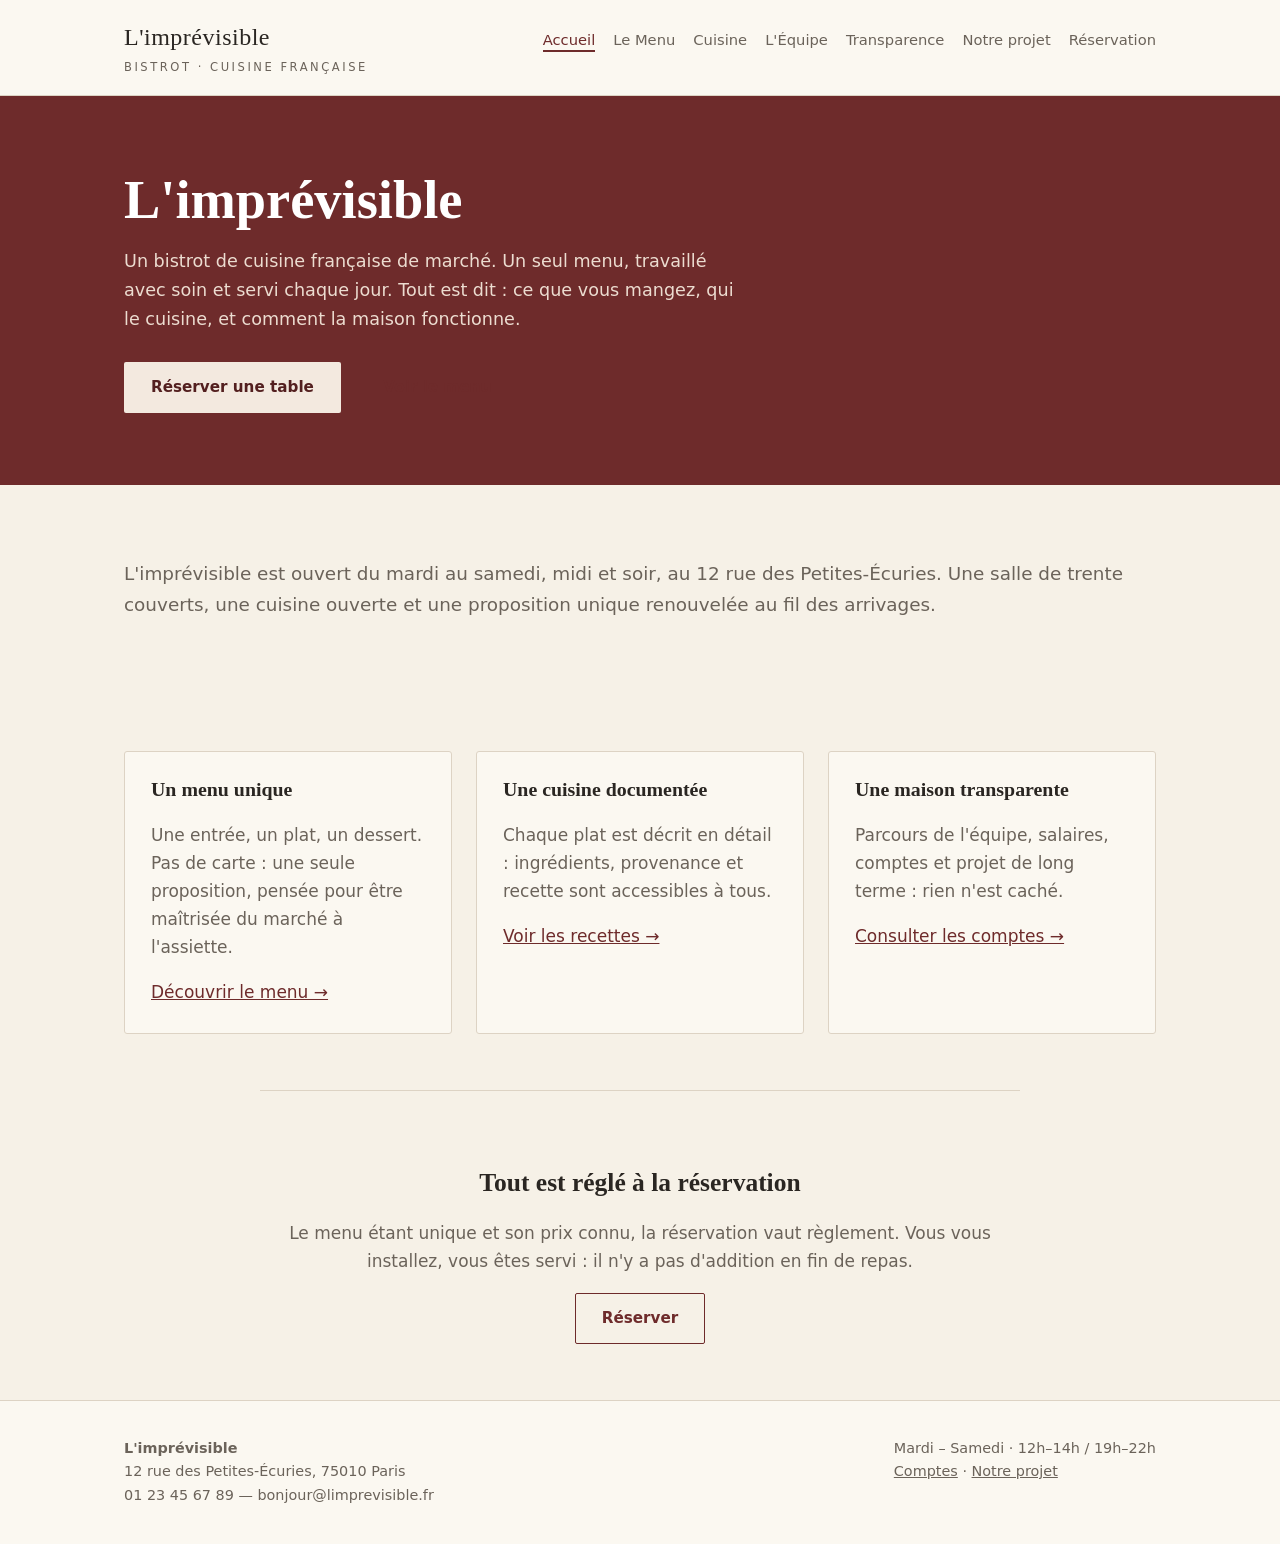
==== index.html @ a86bb1ca "Construction du site bistrot : accueil, menu, cuisine, equipe, transparence, projet, reservation Co-" ====
<!DOCTYPE html>
<html lang="fr">
<head>
  <meta charset="UTF-8" />
  <meta name="viewport" content="width=device-width, initial-scale=1.0" />
  <title>L'imprévisible — Restaurant de cuisine française</title>
  <meta name="description" content="L'imprévisible, restaurant de cuisine française de marché. Un menu unique, une cuisine documentée et une gestion transparente." />
  <link rel="stylesheet" href="styles.css" />
</head>
<body>
  <header class="site-header">
    <div class="site-header__inner">
      <a class="brand" href="index.html">
        <span class="brand__name">L'imprévisible</span>
        <span class="brand__tag">Bistrot · Cuisine française</span>
      </a>
      <nav>
        <ul class="nav">
          <li><a href="index.html" aria-current="page">Accueil</a></li>
          <li><a href="menu.html">Le Menu</a></li>
          <li><a href="cuisine.html">Cuisine</a></li>
          <li><a href="equipe.html">L'Équipe</a></li>
          <li><a href="transparence.html">Transparence</a></li>
          <li><a href="projet.html">Notre projet</a></li>
          <li><a href="reservation.html">Réservation</a></li>
        </ul>
      </nav>
    </div>
  </header>

  <section class="hero">
    <div class="hero__inner">
      <h1>L'imprévisible</h1>
      <p>
        Un bistrot de cuisine française de marché. Un seul menu, travaillé avec soin
        et servi chaque jour. Tout est dit : ce que vous mangez, qui le cuisine,
        et comment la maison fonctionne.
      </p>
      <a class="btn" href="reservation.html">Réserver une table</a>
      <a class="btn btn--ghost" href="menu.html" style="margin-left:10px;">Voir le menu</a>
    </div>
  </section>

  <main>
    <section class="wrap">
      <p class="lead">
        L'imprévisible est ouvert du mardi au samedi, midi et soir, au 12 rue des
        Petites-Écuries. Une salle de trente couverts, une cuisine ouverte et une
        proposition unique renouvelée au fil des arrivages.
      </p>
    </section>

    <section class="wrap section">
      <div class="grid grid--3">
        <article class="card">
          <h3>Un menu unique</h3>
          <p class="muted">
            Une entrée, un plat, un dessert. Pas de carte : une seule proposition,
            pensée pour être maîtrisée du marché à l'assiette.
          </p>
          <a href="menu.html">Découvrir le menu →</a>
        </article>
        <article class="card">
          <h3>Une cuisine documentée</h3>
          <p class="muted">
            Chaque plat est décrit en détail : ingrédients, provenance et recette
            sont accessibles à tous.
          </p>
          <a href="cuisine.html">Voir les recettes →</a>
        </article>
        <article class="card">
          <h3>Une maison transparente</h3>
          <p class="muted">
            Parcours de l'équipe, salaires, comptes et projet de long terme :
            rien n'est caché.
          </p>
          <a href="transparence.html">Consulter les comptes →</a>
        </article>
      </div>
    </section>

    <section class="wrap wrap--narrow section center">
      <h2>Tout est réglé à la réservation</h2>
      <p class="muted">
        Le menu étant unique et son prix connu, la réservation vaut règlement.
        Vous vous installez, vous êtes servi : il n'y a pas d'addition en fin de repas.
      </p>
      <a class="btn btn--ghost" href="reservation.html">Réserver</a>
    </section>
  </main>

  <footer class="site-footer">
    <div class="site-footer__inner">
      <div>
        <strong>L'imprévisible</strong><br />
        12 rue des Petites-Écuries, 75010 Paris<br />
        01 23 45 67 89 — bonjour@limprevisible.fr
      </div>
      <div>
        Mardi – Samedi · 12h–14h / 19h–22h<br />
        <a href="transparence.html">Comptes</a> · <a href="projet.html">Notre projet</a>
      </div>
    </div>
  </footer>
</body>
</html>
---- styles.css ----
:root {
  --cream: #f6f1e7;
  --paper: #fbf8f1;
  --ink: #2a2622;
  --muted: #6b635a;
  --line: #ddd3c4;
  --bordeaux: #6e2b2b;
  --bordeaux-dark: #531f1f;
  --olive: #5b5e44;
}

* {
  box-sizing: border-box;
}

html {
  scroll-behavior: smooth;
}

body {
  margin: 0;
  font-family: "Inter", "Segoe UI", system-ui, sans-serif;
  color: var(--ink);
  background: var(--cream);
  line-height: 1.65;
  font-size: 17px;
}

h1, h2, h3 {
  font-family: Georgia, "Times New Roman", serif;
  font-weight: 600;
  line-height: 1.2;
  color: var(--ink);
}

a {
  color: var(--bordeaux);
}

img {
  max-width: 100%;
  display: block;
}

/* ---------- Header ---------- */
.site-header {
  border-bottom: 1px solid var(--line);
  background: var(--paper);
}

.site-header__inner {
  max-width: 1080px;
  margin: 0 auto;
  padding: 18px 24px;
  display: flex;
  flex-wrap: wrap;
  align-items: baseline;
  justify-content: space-between;
  gap: 12px;
}

.brand {
  text-decoration: none;
  color: var(--ink);
}

.brand__name {
  font-family: Georgia, serif;
  font-size: 1.5rem;
  letter-spacing: 0.5px;
}

.brand__tag {
  display: block;
  font-size: 0.72rem;
  letter-spacing: 0.22em;
  text-transform: uppercase;
  color: var(--muted);
}

.nav {
  display: flex;
  flex-wrap: wrap;
  gap: 4px 18px;
  list-style: none;
  margin: 0;
  padding: 0;
}

.nav a {
  text-decoration: none;
  color: var(--muted);
  font-size: 0.92rem;
  padding-bottom: 2px;
  border-bottom: 2px solid transparent;
}

.nav a:hover,
.nav a[aria-current="page"] {
  color: var(--bordeaux);
  border-bottom-color: var(--bordeaux);
}

/* ---------- Hero ---------- */
.hero {
  background: var(--bordeaux);
  color: #f3e9df;
}

.hero__inner {
  max-width: 1080px;
  margin: 0 auto;
  padding: 72px 24px;
}

.hero h1 {
  color: #fff;
  font-size: clamp(2.2rem, 5vw, 3.4rem);
  margin: 0 0 14px;
}

.hero p {
  max-width: 620px;
  font-size: 1.1rem;
  margin: 0 0 28px;
  color: #ecdcd0;
}

/* ---------- Layout ---------- */
.wrap {
  max-width: 1080px;
  margin: 0 auto;
  padding: 56px 24px;
}

.wrap--narrow {
  max-width: 760px;
}

.section + .section {
  border-top: 1px solid var(--line);
}

.lead {
  font-size: 1.15rem;
  color: var(--muted);
}

.page-title {
  font-size: clamp(1.9rem, 4vw, 2.6rem);
  margin: 0 0 8px;
}

.page-subtitle {
  color: var(--muted);
  margin: 0 0 36px;
  font-size: 1.05rem;
}

/* ---------- Buttons ---------- */
.btn {
  display: inline-block;
  background: #f3e9df;
  color: var(--bordeaux-dark);
  text-decoration: none;
  padding: 12px 26px;
  border-radius: 2px;
  font-weight: 600;
  font-size: 0.95rem;
  border: 1px solid transparent;
  cursor: pointer;
}

.btn:hover {
  background: #fff;
}

.btn--ghost {
  background: transparent;
  color: var(--bordeaux);
  border-color: var(--bordeaux);
}

.btn--ghost:hover {
  background: var(--bordeaux);
  color: #fff;
}

/* ---------- Cards / grids ---------- */
.grid {
  display: grid;
  gap: 24px;
}

.grid--3 {
  grid-template-columns: repeat(auto-fit, minmax(240px, 1fr));
}

.grid--2 {
  grid-template-columns: repeat(auto-fit, minmax(280px, 1fr));
}

.card {
  background: var(--paper);
  border: 1px solid var(--line);
  border-radius: 3px;
  padding: 26px;
}

.card h3 {
  margin-top: 0;
}

/* ---------- Menu ---------- */
.menu-course {
  margin-bottom: 40px;
}

.menu-course__label {
  text-transform: uppercase;
  letter-spacing: 0.2em;
  font-size: 0.78rem;
  color: var(--bordeaux);
  margin-bottom: 6px;
}

.menu-course__name {
  font-size: 1.5rem;
  margin: 0 0 6px;
}

.menu-course__desc {
  color: var(--muted);
  margin: 0;
}

.price-tag {
  font-family: Georgia, serif;
  font-size: 2rem;
  color: var(--bordeaux);
}

/* ---------- Tables ---------- */
.table {
  width: 100%;
  border-collapse: collapse;
  margin: 18px 0;
  background: var(--paper);
}

.table caption {
  text-align: left;
  color: var(--muted);
  font-size: 0.9rem;
  margin-bottom: 8px;
}

.table th,
.table td {
  text-align: left;
  padding: 12px 14px;
  border-bottom: 1px solid var(--line);
  font-size: 0.96rem;
}

.table th {
  background: #efe7d8;
  font-family: Georgia, serif;
  font-weight: 600;
}

.table td.num,
.table th.num {
  text-align: right;
  font-variant-numeric: tabular-nums;
}

.table tfoot td {
  font-weight: 700;
  border-top: 2px solid var(--line);
}

/* ---------- Staff ---------- */
.staff {
  display: grid;
  gap: 28px;
}

.staff__role {
  color: var(--bordeaux);
  font-size: 0.85rem;
  letter-spacing: 0.12em;
  text-transform: uppercase;
  margin: 0 0 2px;
}

.staff h3 {
  margin: 0 0 4px;
}

.staff__meta {
  color: var(--muted);
  font-size: 0.92rem;
  margin: 0 0 10px;
}

.staff ul {
  margin: 0;
  padding-left: 20px;
  color: var(--muted);
}

.salary {
  font-weight: 600;
  color: var(--ink);
}

/* ---------- Recipe ---------- */
.recipe h3 {
  border-bottom: 1px solid var(--line);
  padding-bottom: 8px;
}

.recipe__cols {
  display: grid;
  grid-template-columns: 1fr 1.4fr;
  gap: 32px;
}

.recipe__cols ol,
.recipe__cols ul {
  padding-left: 20px;
}

/* ---------- Forms ---------- */
.field {
  margin-bottom: 18px;
}

.field label {
  display: block;
  font-size: 0.9rem;
  margin-bottom: 6px;
  color: var(--ink);
}

.field input,
.field select,
.field textarea {
  width: 100%;
  padding: 11px 12px;
  border: 1px solid var(--line);
  border-radius: 2px;
  font: inherit;
  background: #fff;
}

.form-note {
  background: #efe7d8;
  border-left: 3px solid var(--bordeaux);
  padding: 14px 18px;
  font-size: 0.95rem;
  margin: 24px 0;
}

/* ---------- Footer ---------- */
.site-footer {
  border-top: 1px solid var(--line);
  background: var(--paper);
  color: var(--muted);
  font-size: 0.9rem;
}

.site-footer__inner {
  max-width: 1080px;
  margin: 0 auto;
  padding: 36px 24px;
  display: flex;
  flex-wrap: wrap;
  justify-content: space-between;
  gap: 16px;
}

.site-footer a {
  color: var(--muted);
}

/* ---------- Utilities ---------- */
.muted { color: var(--muted); }
.mt-0 { margin-top: 0; }
.center { text-align: center; }

@media (max-width: 640px) {
  .recipe__cols {
    grid-template-columns: 1fr;
    gap: 16px;
  }
  .hero__inner {
    padding: 52px 20px;
  }
}
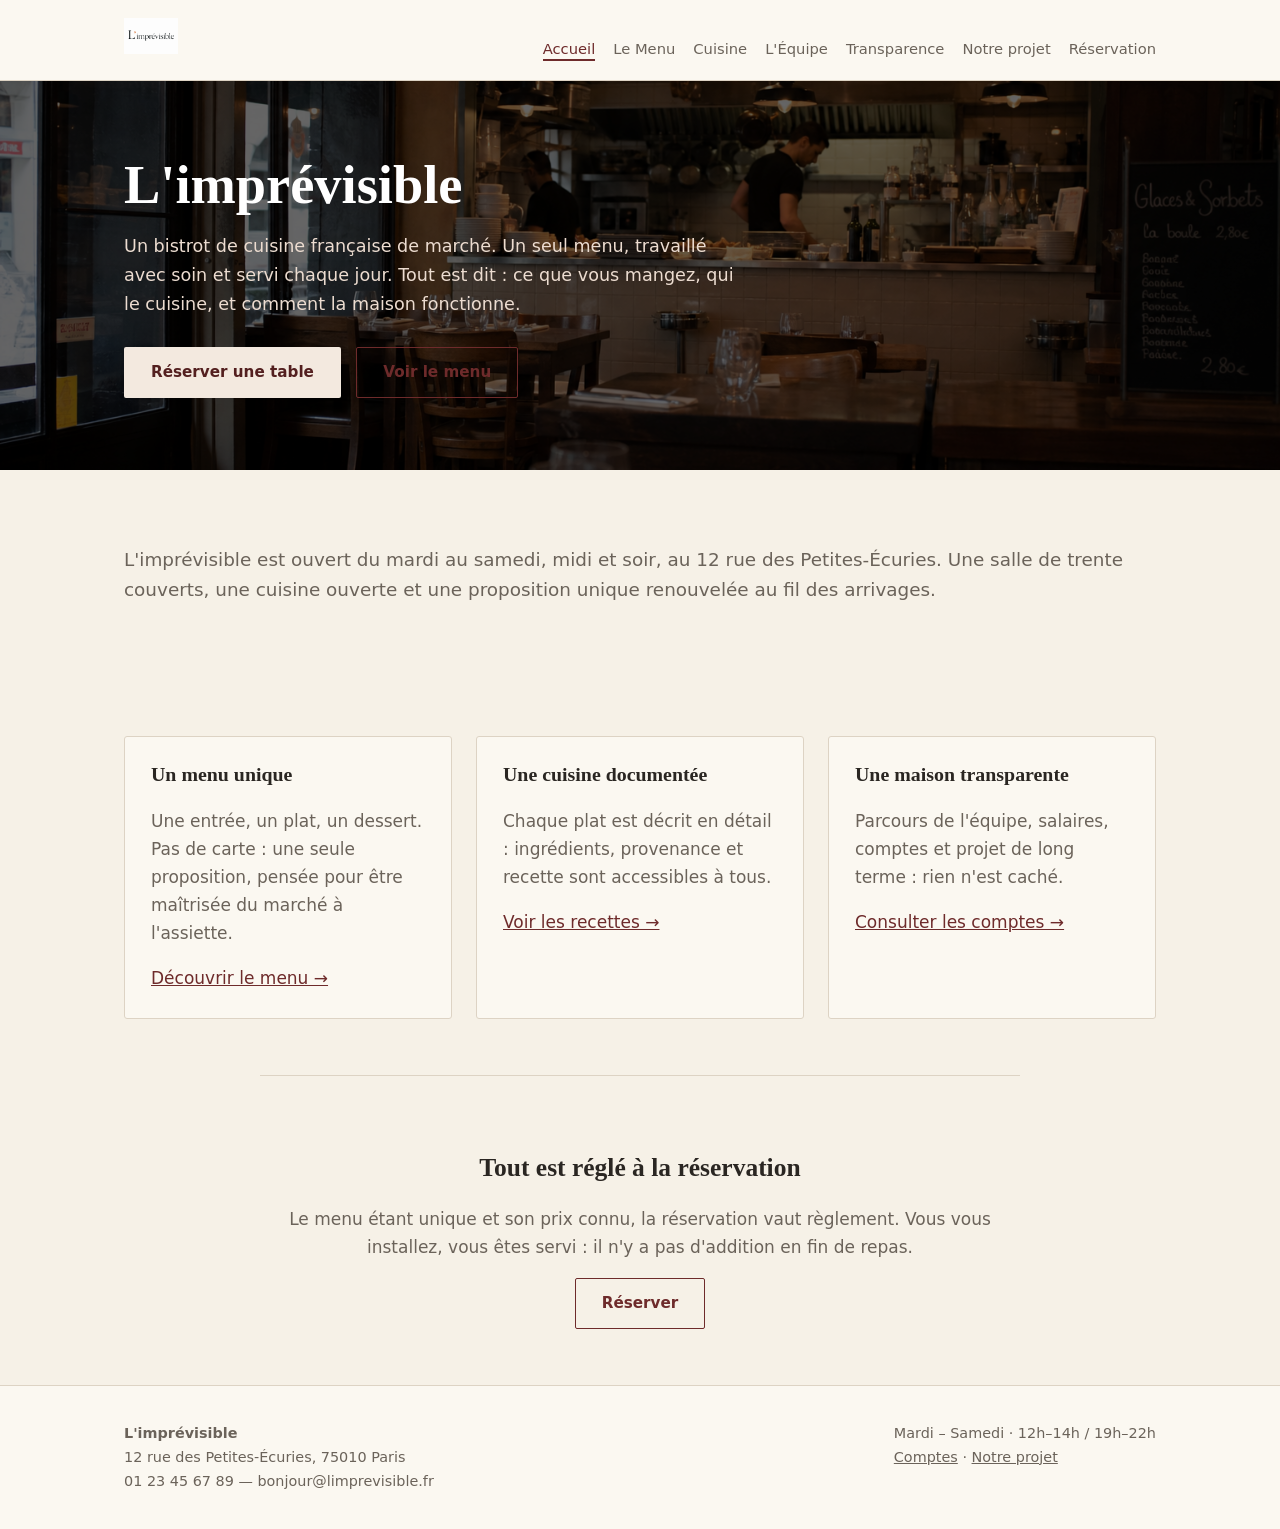
==== commit 6ed0a17f: "Ajout logo et favicon sur toutes les pages Co-authored-by: Cursor <cursoragent@cursor.com>" ====
--- a/index.html
+++ b/index.html
@@ -5,14 +5,14 @@
   <meta name="viewport" content="width=device-width, initial-scale=1.0" />
   <title>L'imprévisible — Restaurant de cuisine française</title>
   <meta name="description" content="L'imprévisible, restaurant de cuisine française de marché. Un menu unique, une cuisine documentée et une gestion transparente." />
+  <link rel="icon" type="image/png" href="assets/favicon.png" />
   <link rel="stylesheet" href="styles.css" />
 </head>
 <body>
   <header class="site-header">
     <div class="site-header__inner">
       <a class="brand" href="index.html">
-        <span class="brand__name">L'imprévisible</span>
-        <span class="brand__tag">Bistrot · Cuisine française</span>
+        <img src="assets/logo.png" alt="L'imprévisible" class="brand__logo" />
       </a>
       <nav>
         <ul class="nav">
--- a/styles.css
+++ b/styles.css
@@ -64,6 +64,11 @@
   color: var(--ink);
 }
 
+.brand__logo {
+  height: 36px;
+  width: auto;
+}
+
 .brand__name {
   font-family: Georgia, serif;
   font-size: 1.5rem;
@@ -103,11 +108,21 @@
 
 /* ---------- Hero ---------- */
 .hero {
-  background: var(--bordeaux);
+  background: var(--bordeaux) url('assets/hero-bistrot.png') center/cover no-repeat;
   color: #f3e9df;
+  position: relative;
+}
+
+.hero::before {
+  content: '';
+  position: absolute;
+  top: 0; left: 0; right: 0; bottom: 0;
+  background: rgba(0, 0, 0, 0.6);
 }
 
 .hero__inner {
+  position: relative;
+  z-index: 1;
   max-width: 1080px;
   margin: 0 auto;
   padding: 72px 24px;
@@ -234,6 +249,22 @@
   margin: 0;
 }
 
+.course-img {
+  width: 100%;
+  height: 320px;
+  object-fit: cover;
+  border-radius: 3px;
+  margin: 12px 0 16px;
+}
+
+.recipe-img {
+  width: 100%;
+  height: 280px;
+  object-fit: cover;
+  border-radius: 3px;
+  margin-bottom: 24px;
+}
+
 .price-tag {
   font-family: Georgia, serif;
   font-size: 2rem;
@@ -284,6 +315,15 @@
 .staff {
   display: grid;
   gap: 28px;
+}
+
+.staff__portrait {
+  width: 100%;
+  height: 280px;
+  object-fit: cover;
+  object-position: top;
+  border-radius: 3px;
+  margin-bottom: 14px;
 }
 
 .staff__role {
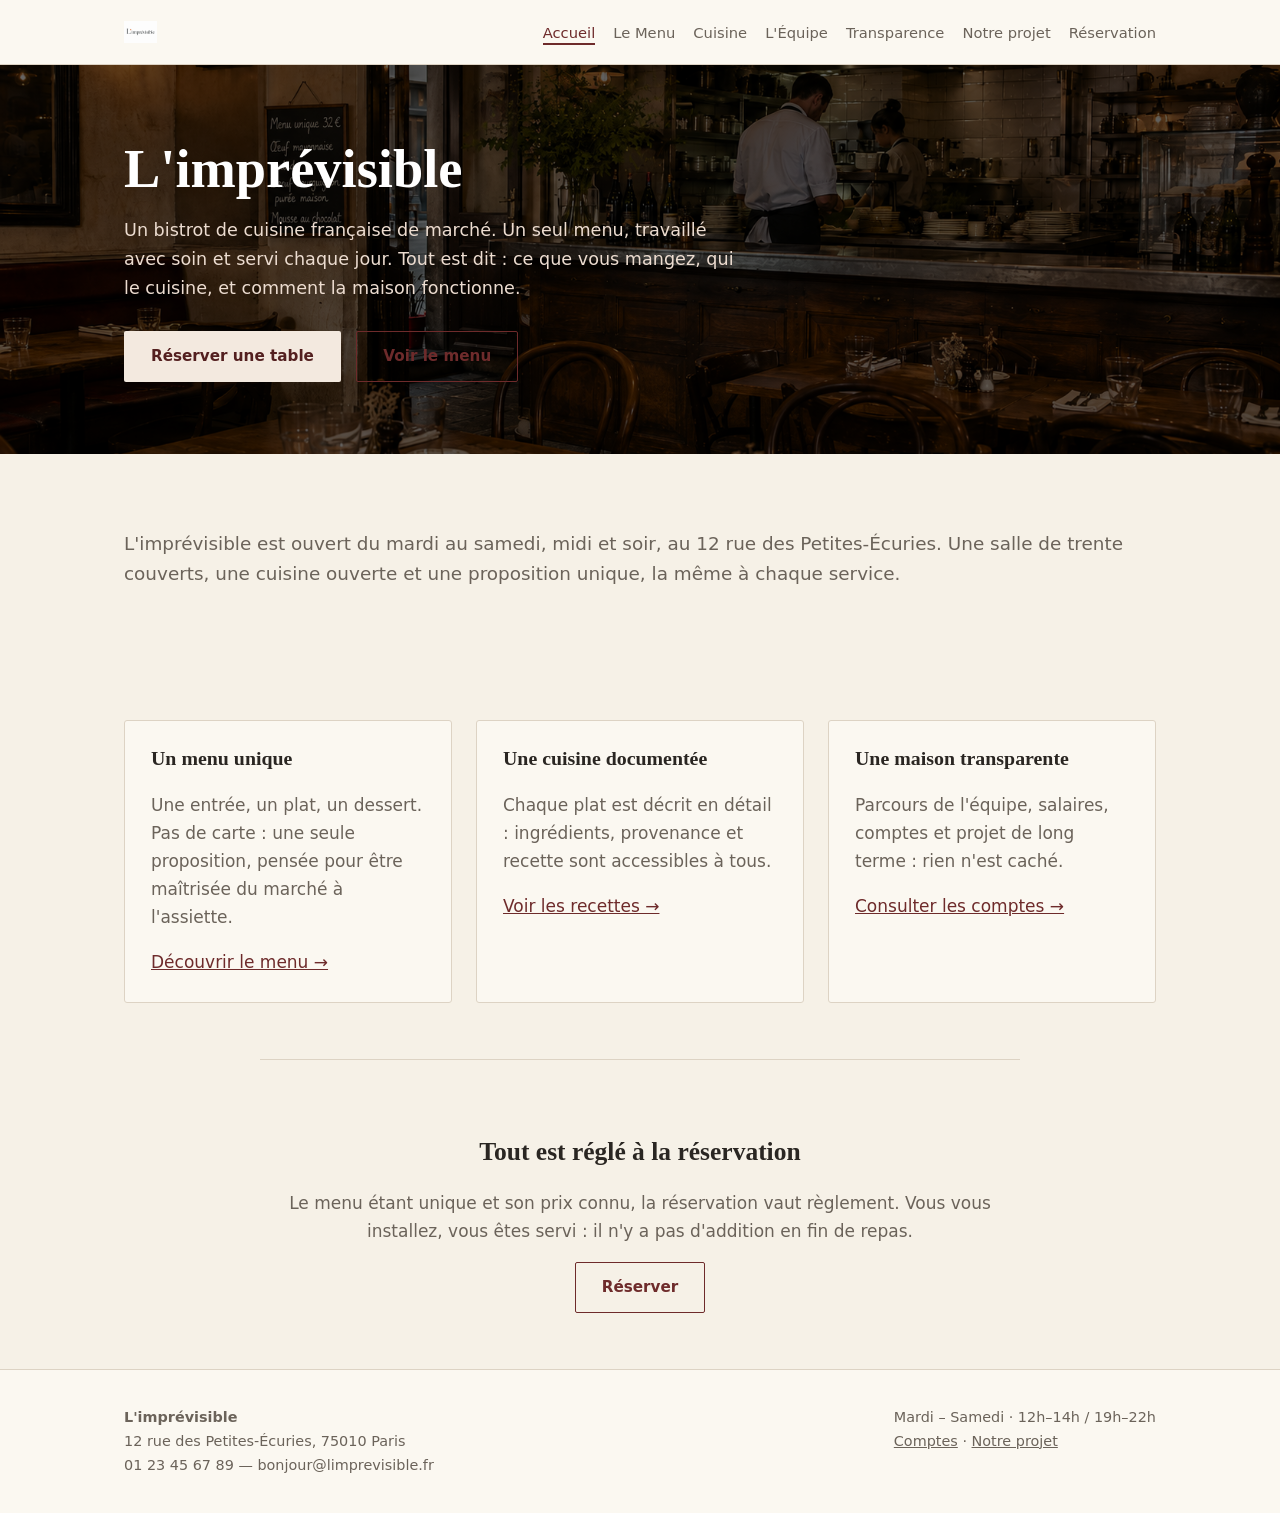
==== commit 17be8dcb: "Cohérence menu unique : hero, logo uniforme, salade verte, mousse 4 couverts - Nouvelle image d'accu" ====
--- a/index.html
+++ b/index.html
@@ -46,7 +46,7 @@
       <p class="lead">
         L'imprévisible est ouvert du mardi au samedi, midi et soir, au 12 rue des
         Petites-Écuries. Une salle de trente couverts, une cuisine ouverte et une
-        proposition unique renouvelée au fil des arrivages.
+        proposition unique, la même à chaque service.
       </p>
     </section>
 
--- a/styles.css
+++ b/styles.css
@@ -54,7 +54,7 @@
   padding: 18px 24px;
   display: flex;
   flex-wrap: wrap;
-  align-items: baseline;
+  align-items: center;
   justify-content: space-between;
   gap: 12px;
 }
@@ -62,11 +62,14 @@
 .brand {
   text-decoration: none;
   color: var(--ink);
+  display: inline-flex;
+  align-items: center;
 }
 
 .brand__logo {
-  height: 36px;
+  height: 22px;
   width: auto;
+  display: block;
 }
 
 .brand__name {
